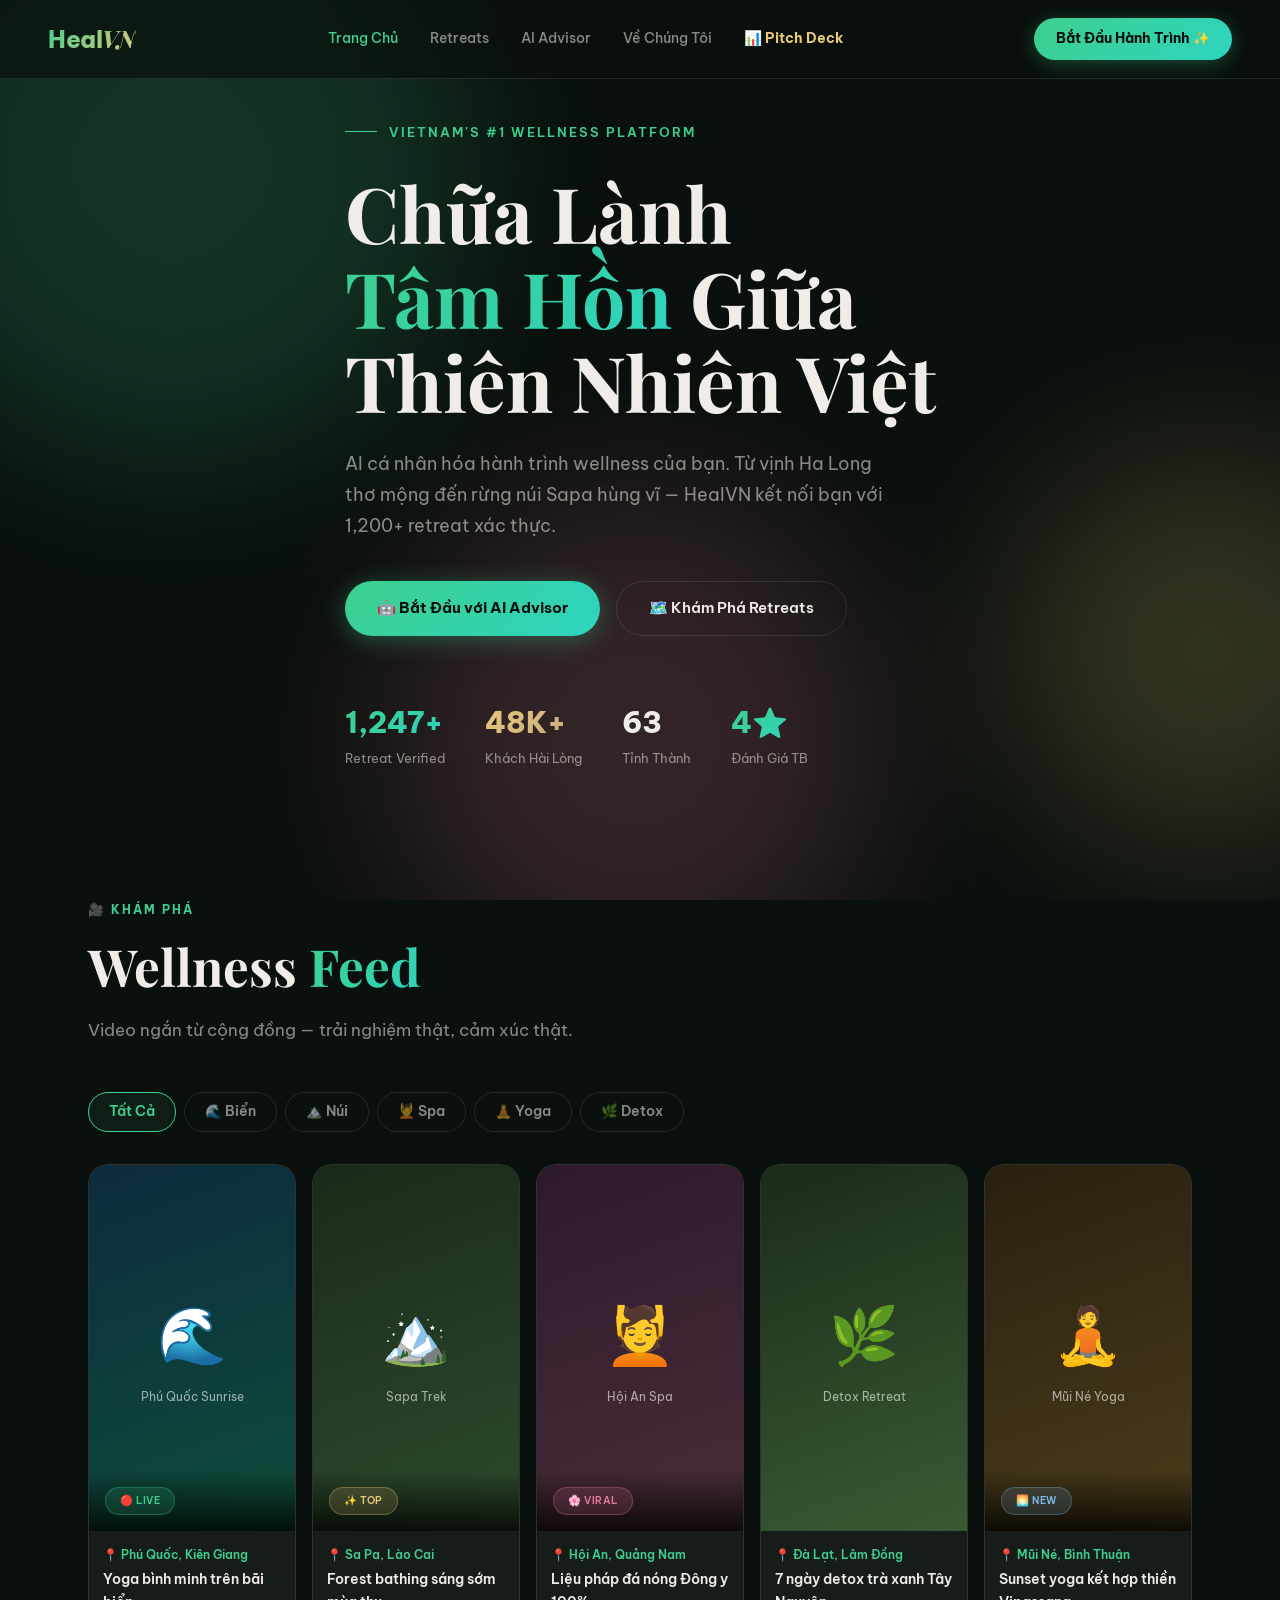
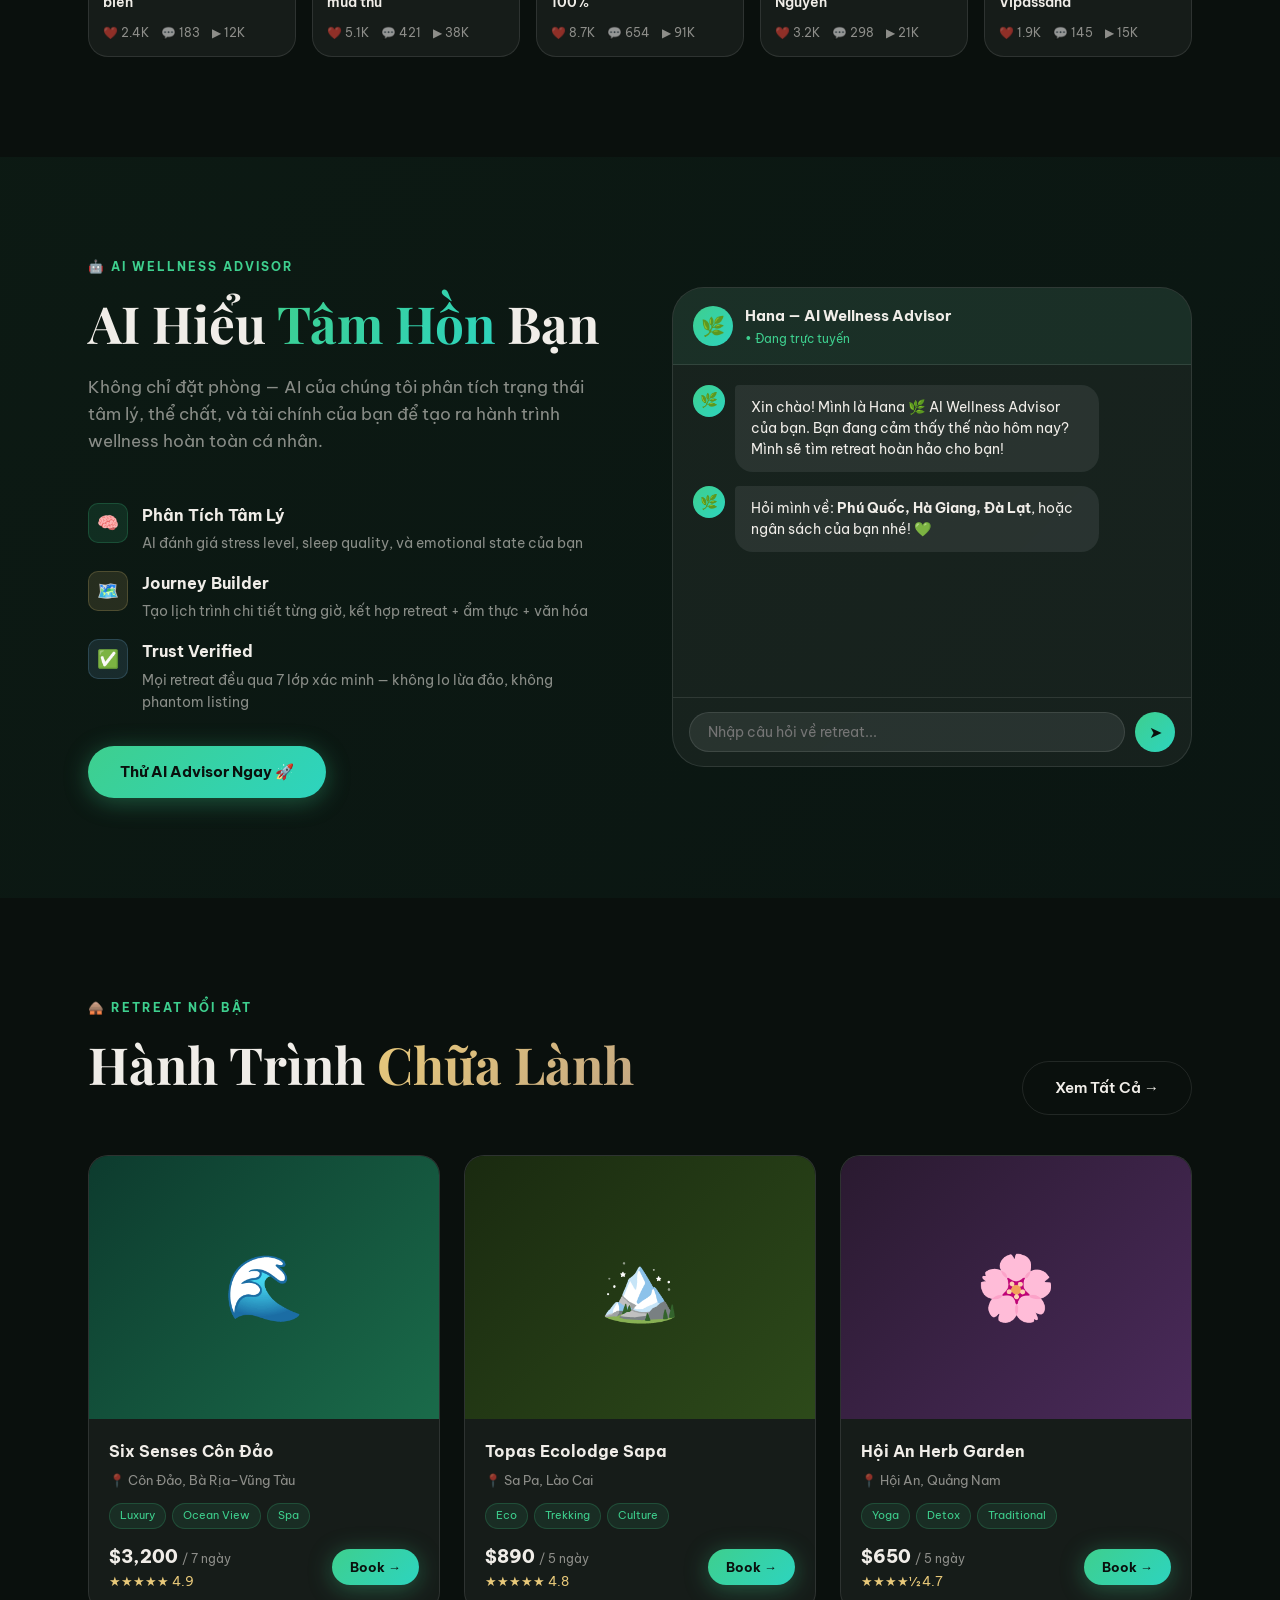
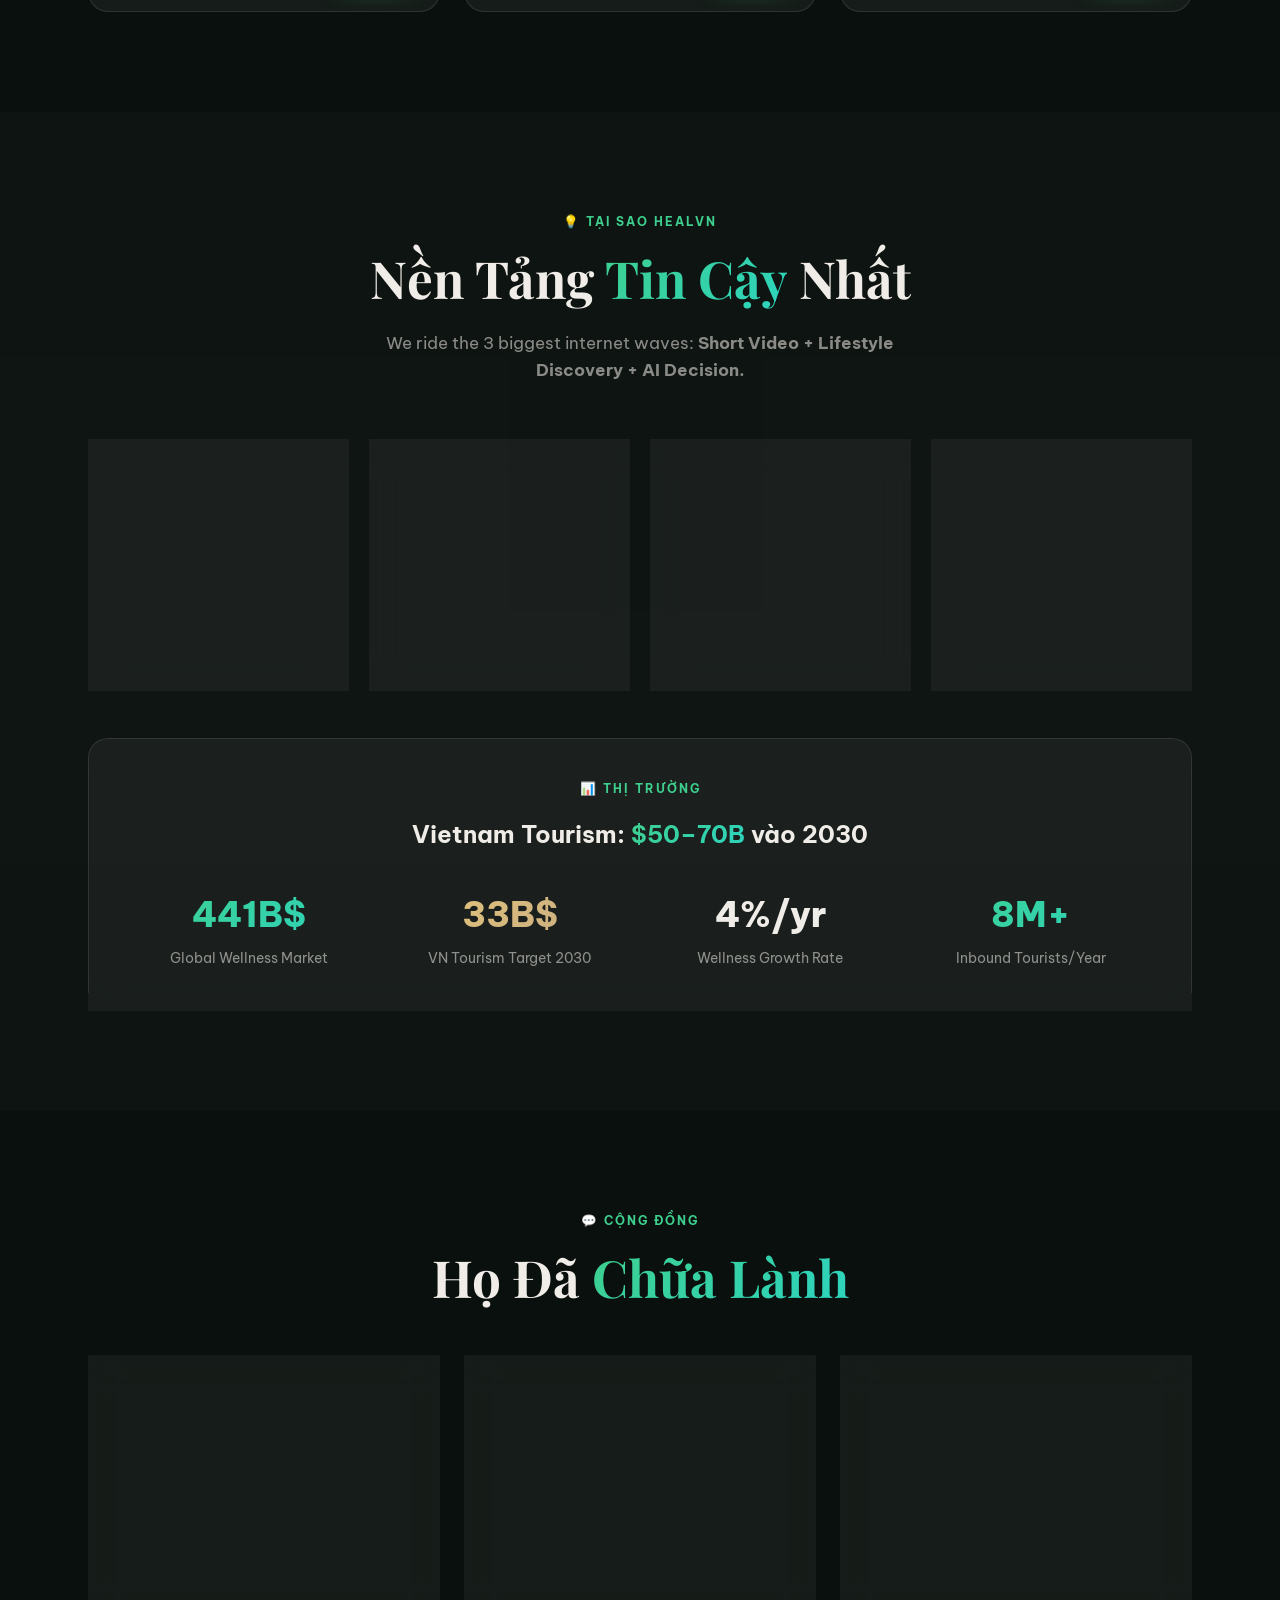
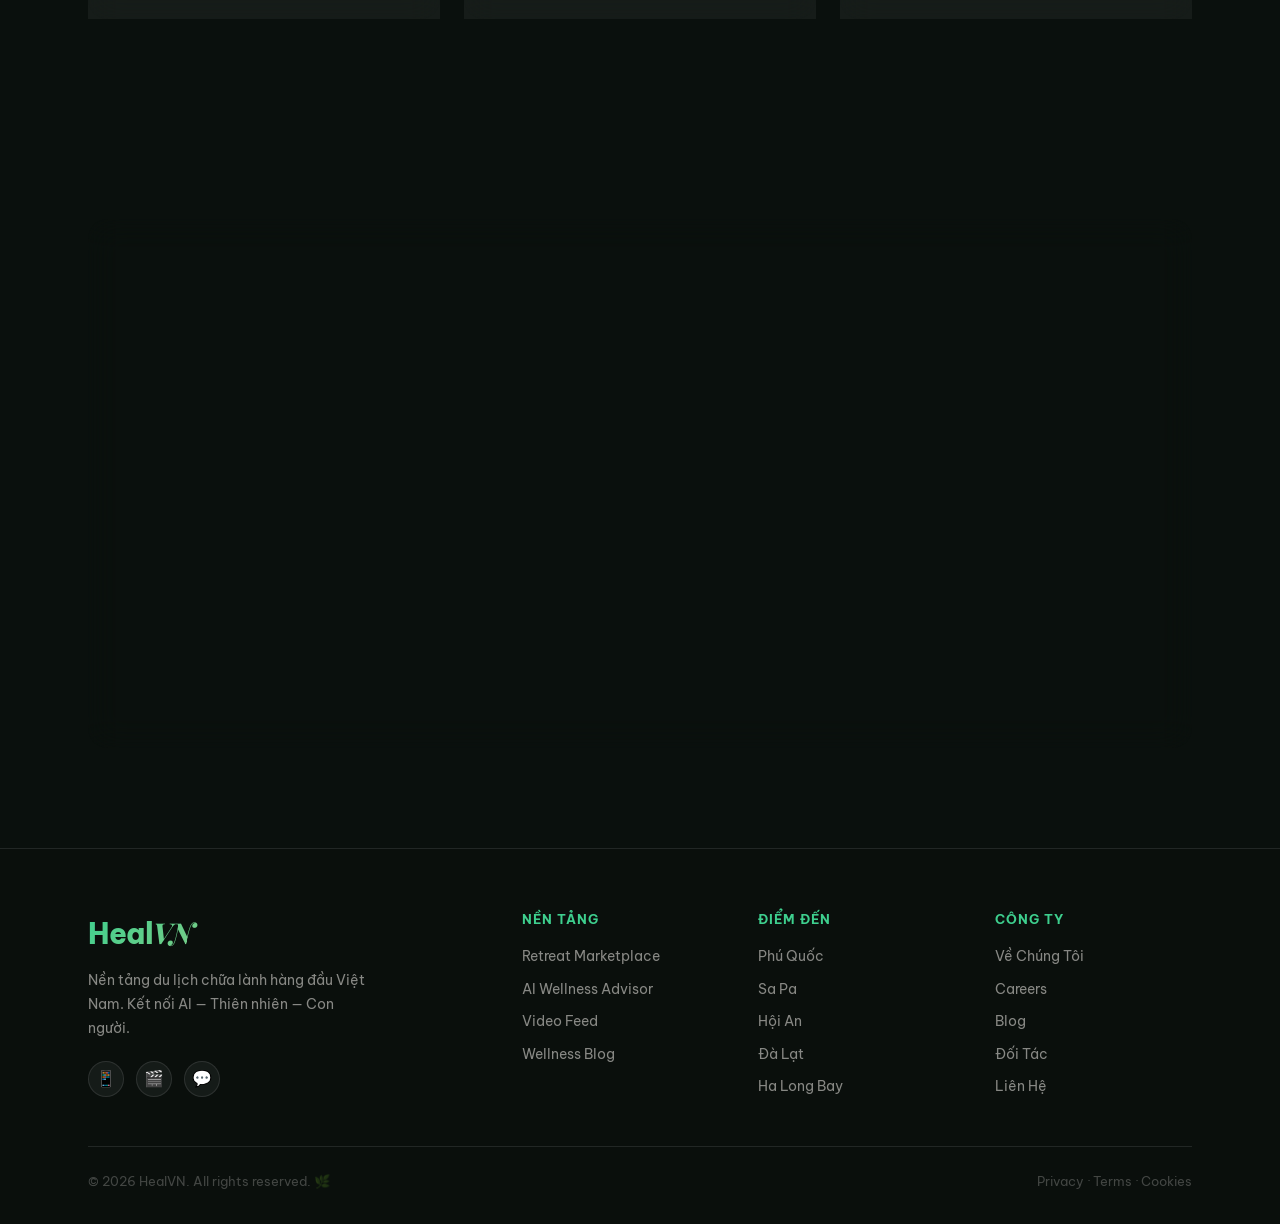
==== index.html @ bb1964b4 "feat: pitch deck + OpenClaw AI integration + nature-first README - Add pages/pitch-deck.html — 10-sl" ====
<!DOCTYPE html>
<html lang="vi">
<head>
  <meta charset="UTF-8" />
  <meta name="viewport" content="width=device-width, initial-scale=1.0" />
  <title>HealVN — Vietnam's Healing Tourism Platform</title>
  <meta name="description" content="Nền tảng du lịch chữa lành hàng đầu Việt Nam. Khám phá retreat thiên nhiên, wellness journey cá nhân hóa bởi AI, và cộng đồng chữa lành xác thực." />
  <link rel="stylesheet" href="css/style.css" />
  <link rel="icon" href="data:image/svg+xml,<svg xmlns='http://www.w3.org/2000/svg' viewBox='0 0 100 100'><text y='.9em' font-size='90'>🌿</text></svg>" />
</head>
<body>

<!-- Background orbs -->
<div class="bg-orbs">
  <span></span><span></span><span></span>
</div>

<!-- NAV -->
<nav id="navbar">
  <a href="index.html" class="nav-logo">Heal<span>VN</span></a>
  <div class="nav-links">
    <a href="index.html">Trang Chủ</a>
    <a href="pages/retreats.html">Retreats</a>
    <a href="pages/ai-advisor.html">AI Advisor</a>
    <a href="pages/about.html">Về Chúng Tôi</a>
    <a href="pages/pitch-deck.html" style="color:var(--clr-gold);font-weight:700;">📊 Pitch Deck</a>
  </div>
  <a href="pages/retreats.html" class="nav-cta">Bắt Đầu Hành Trình ✨</a>
  <button class="hamburger" id="hamburger">☰</button>
</nav>
<div class="mobile-menu" id="mobileMenu">
  <a href="index.html">Trang Chủ</a>
  <a href="pages/retreats.html">Retreats</a>
  <a href="pages/ai-advisor.html">AI Advisor</a>
  <a href="pages/about.html">Về Chúng Tôi</a>
  <a href="pages/pitch-deck.html" style="color: var(--clr-gold); font-weight: 700;">📊 Pitch Deck</a>
  <a href="pages/retreats.html" style="color: var(--clr-jade); font-weight: 700;">Bắt Đầu Ngay →</a>
</div>

<!-- HERO -->
<section class="hero" id="home">
  <div class="container">
    <div class="hero-content fade-up">
      <div class="hero-eyebrow">
        <div class="hero-eyebrow-line"></div>
        <span class="hero-eyebrow-text">Vietnam's #1 Wellness Platform</span>
      </div>
      <h1>
        Chữa Lành<br/>
        <span class="grad-jade">Tâm Hồn</span> Giữa<br/>
        Thiên Nhiên Việt
      </h1>
      <p class="hero-sub">
        AI cá nhân hóa hành trình wellness của bạn. Từ vịnh Ha Long thơ mộng đến rừng núi Sapa hùng vĩ — HealVN kết nối bạn với 1,200+ retreat xác thực.
      </p>
      <div class="hero-actions">
        <a href="pages/ai-advisor.html" class="btn-primary">🤖 Bắt Đầu với AI Advisor</a>
        <a href="pages/retreats.html" class="btn-outline">🗺️ Khám Phá Retreats</a>
      </div>
      <div class="hero-stats">
        <div>
          <div class="hero-stat-num grad-jade" data-counter="1247" data-suffix="+">0+</div>
          <div class="hero-stat-lbl">Retreat Verified</div>
        </div>
        <div>
          <div class="hero-stat-num grad-gold" data-counter="48" data-suffix="K+">0K+</div>
          <div class="hero-stat-lbl">Khách Hài Lòng</div>
        </div>
        <div>
          <div class="hero-stat-num" style="font-size:1.8rem;font-weight:800">63</div>
          <div class="hero-stat-lbl">Tỉnh Thành</div>
        </div>
        <div>
          <div class="hero-stat-num grad-jade" data-counter="4.9" data-suffix="⭐">0</div>
          <div class="hero-stat-lbl">Đánh Giá TB</div>
        </div>
      </div>
    </div>
  </div>
</section>

<!-- VIDEO DISCOVERY FEED -->
<section id="discover" style="padding-top: 0;">
  <div class="container">
    <div class="fade-up">
      <div class="section-label">🎥 Khám Phá</div>
      <h2 class="section-title">Wellness <span class="grad-jade">Feed</span></h2>
      <p class="section-sub">Video ngắn từ cộng đồng — trải nghiệm thật, cảm xúc thật.</p>
      <div class="pill-nav">
        <div class="pill-nav-item active" data-target="all">Tất Cả</div>
        <div class="pill-nav-item" data-target="bien">🌊 Biển</div>
        <div class="pill-nav-item" data-target="nui">🏔️ Núi</div>
        <div class="pill-nav-item" data-target="spa">💆 Spa</div>
        <div class="pill-nav-item" data-target="yoga">🧘 Yoga</div>
        <div class="pill-nav-item" data-target="detox">🌿 Detox</div>
      </div>
    </div>

    <div style="display:grid; grid-template-columns: repeat(5, 1fr); gap:16px;">
      <!-- Feed card 1 -->
      <div class="feed-card fade-up" data-category="bien">
        <div class="feed-thumb">
          <div class="feed-thumb-inner" style="background: linear-gradient(160deg,#0d2b3e,#0d4d3a);">
            <div style="text-align:center">
              <div style="font-size:3.5rem">🌊</div>
              <div style="font-size:0.75rem; color:rgba(255,255,255,0.6); margin-top:8px">Phú Quốc Sunrise</div>
            </div>
          </div>
          <div class="feed-overlay">
            <div class="badge badge-jade" style="font-size:0.65rem">🔴 LIVE</div>
          </div>
        </div>
        <div class="feed-info">
          <div class="feed-loc">📍 Phú Quốc, Kiên Giang</div>
          <div class="feed-title">Yoga bình minh trên bãi biển</div>
          <div class="feed-meta">
            <span>❤️ 2.4K</span>
            <span>💬 183</span>
            <span>▶ 12K</span>
          </div>
        </div>
      </div>

      <!-- Feed card 2 -->
      <div class="feed-card fade-up" data-category="nui" style="transition-delay:0.1s">
        <div class="feed-thumb">
          <div class="feed-thumb-inner" style="background: linear-gradient(160deg,#1a2a1a,#2d4a2d);">
            <div style="text-align:center">
              <div style="font-size:3.5rem">🏔️</div>
              <div style="font-size:0.75rem; color:rgba(255,255,255,0.6); margin-top:8px">Sapa Trek</div>
            </div>
          </div>
          <div class="feed-overlay">
            <span class="badge badge-gold" style="font-size:0.65rem">✨ TOP</span>
          </div>
        </div>
        <div class="feed-info">
          <div class="feed-loc">📍 Sa Pa, Lào Cai</div>
          <div class="feed-title">Forest bathing sáng sớm mùa thu</div>
          <div class="feed-meta">
            <span>❤️ 5.1K</span>
            <span>💬 421</span>
            <span>▶ 38K</span>
          </div>
        </div>
      </div>

      <!-- Feed card 3 -->
      <div class="feed-card fade-up" data-category="spa" style="transition-delay:0.2s">
        <div class="feed-thumb">
          <div class="feed-thumb-inner" style="background: linear-gradient(160deg,#2d1a2a,#4a2d3a);">
            <div style="text-align:center">
              <div style="font-size:3.5rem">💆</div>
              <div style="font-size:0.75rem; color:rgba(255,255,255,0.6); margin-top:8px">Hội An Spa</div>
            </div>
          </div>
          <div class="feed-overlay">
            <span class="badge badge-rose" style="font-size:0.65rem">🌸 VIRAL</span>
          </div>
        </div>
        <div class="feed-info">
          <div class="feed-loc">📍 Hội An, Quảng Nam</div>
          <div class="feed-title">Liệu pháp đá nóng Đông y 100%</div>
          <div class="feed-meta">
            <span>❤️ 8.7K</span>
            <span>💬 654</span>
            <span>▶ 91K</span>
          </div>
        </div>
      </div>

      <!-- Feed card 4 -->
      <div class="feed-card fade-up" data-category="detox" style="transition-delay:0.3s">
        <div class="feed-thumb">
          <div class="feed-thumb-inner" style="background: linear-gradient(160deg,#1a2b1a,#3a5a32);">
            <div style="text-align:center">
              <div style="font-size:3.5rem">🌿</div>
              <div style="font-size:0.75rem; color:rgba(255,255,255,0.6); margin-top:8px">Detox Retreat</div>
            </div>
          </div>
        </div>
        <div class="feed-info">
          <div class="feed-loc">📍 Đà Lạt, Lâm Đồng</div>
          <div class="feed-title">7 ngày detox trà xanh Tây Nguyên</div>
          <div class="feed-meta">
            <span>❤️ 3.2K</span>
            <span>💬 298</span>
            <span>▶ 21K</span>
          </div>
        </div>
      </div>

      <!-- Feed card 5 -->
      <div class="feed-card fade-up" data-category="yoga" style="transition-delay:0.4s">
        <div class="feed-thumb">
          <div class="feed-thumb-inner" style="background: linear-gradient(160deg,#2a2010,#4a3c1a);">
            <div style="text-align:center">
              <div style="font-size:3.5rem">🧘</div>
              <div style="font-size:0.75rem; color:rgba(255,255,255,0.6); margin-top:8px">Mũi Né Yoga</div>
            </div>
          </div>
          <div class="feed-overlay">
            <span class="badge badge-sky" style="font-size:0.65rem">🌅 NEW</span>
          </div>
        </div>
        <div class="feed-info">
          <div class="feed-loc">📍 Mũi Né, Bình Thuận</div>
          <div class="feed-title">Sunset yoga kết hợp thiền Vipassana</div>
          <div class="feed-meta">
            <span>❤️ 1.9K</span>
            <span>💬 145</span>
            <span>▶ 15K</span>
          </div>
        </div>
      </div>
    </div>
  </div>
</section>

<!-- AI ADVISOR TEASER -->
<section id="ai" style="background: linear-gradient(135deg, rgba(62,207,142,0.05), rgba(45,212,191,0.03));">
  <div class="container">
    <div class="grid-2" style="align-items: center; gap: 64px;">
      <div class="fade-up">
        <div class="section-label">🤖 AI Wellness Advisor</div>
        <h2 class="section-title">AI Hiểu <span class="grad-jade">Tâm Hồn</span> Bạn</h2>
        <p class="section-sub">
          Không chỉ đặt phòng — AI của chúng tôi phân tích trạng thái tâm lý, thể chất, và tài chính của bạn để tạo ra hành trình wellness hoàn toàn cá nhân.
        </p>
        <div style="display:flex; flex-direction:column; gap:16px; margin-bottom:32px">
          <div style="display:flex; align-items:flex-start; gap:14px">
            <div style="width:40px;height:40px;border-radius:10px;background:rgba(62,207,142,0.12);border:1px solid rgba(62,207,142,0.2);display:flex;align-items:center;justify-content:center;flex-shrink:0;font-size:1.1rem">🧠</div>
            <div>
              <div style="font-weight:700;margin-bottom:4px">Phân Tích Tâm Lý</div>
              <div style="font-size:0.88rem;color:var(--clr-muted)">AI đánh giá stress level, sleep quality, và emotional state của bạn</div>
            </div>
          </div>
          <div style="display:flex; align-items:flex-start; gap:14px">
            <div style="width:40px;height:40px;border-radius:10px;background:rgba(232,201,122,0.12);border:1px solid rgba(232,201,122,0.2);display:flex;align-items:center;justify-content:center;flex-shrink:0;font-size:1.1rem">🗺️</div>
            <div>
              <div style="font-weight:700;margin-bottom:4px">Journey Builder</div>
              <div style="font-size:0.88rem;color:var(--clr-muted)">Tạo lịch trình chi tiết từng giờ, kết hợp retreat + ẩm thực + văn hóa</div>
            </div>
          </div>
          <div style="display:flex; align-items:flex-start; gap:14px">
            <div style="width:40px;height:40px;border-radius:10px;background:rgba(122,184,232,0.12);border:1px solid rgba(122,184,232,0.2);display:flex;align-items:center;justify-content:center;flex-shrink:0;font-size:1.1rem">✅</div>
            <div>
              <div style="font-weight:700;margin-bottom:4px">Trust Verified</div>
              <div style="font-size:0.88rem;color:var(--clr-muted)">Mọi retreat đều qua 7 lớp xác minh — không lo lừa đảo, không phantom listing</div>
            </div>
          </div>
        </div>
        <a href="pages/ai-advisor.html" class="btn-primary">Thử AI Advisor Ngay 🚀</a>
      </div>

      <!-- Mini chat preview -->
      <div class="fade-up" style="transition-delay:0.2s">
        <div class="ai-chat-wrap">
          <div class="ai-chat-header">
            <div class="ai-avatar">🌿</div>
            <div>
              <div style="font-weight:700;font-size:0.95rem">Hana — AI Wellness Advisor</div>
              <div class="ai-status">• Đang trực tuyến</div>
            </div>
          </div>
          <div class="ai-messages" id="chatMessages">
            <div class="msg bot">
              <div class="ai-avatar" style="width:32px;height:32px;font-size:0.9rem">🌿</div>
              <div class="msg-bubble">Xin chào! Mình là Hana 🌿 AI Wellness Advisor của bạn. Bạn đang cảm thấy thế nào hôm nay? Mình sẽ tìm retreat hoàn hảo cho bạn!</div>
            </div>
            <div class="msg bot">
              <div class="ai-avatar" style="width:32px;height:32px;font-size:0.9rem">🌿</div>
              <div class="msg-bubble">Hỏi mình về: <strong>Phú Quốc, Hà Giang, Đà Lạt</strong>, hoặc ngân sách của bạn nhé! 💚</div>
            </div>
          </div>
          <div class="ai-input-row">
            <input class="ai-input" id="chatInput" placeholder="Nhập câu hỏi về retreat..." />
            <button class="ai-send" id="sendBtn">➤</button>
          </div>
        </div>
      </div>
    </div>
  </div>
</section>

<!-- FEATURED RETREATS -->
<section id="retreats">
  <div class="container">
    <div class="fade-up" style="display:flex; justify-content:space-between; align-items:flex-end; margin-bottom:40px; flex-wrap:wrap; gap:20px">
      <div>
        <div class="section-label">🛖 Retreat Nổi Bật</div>
        <h2 class="section-title">Hành Trình <span class="grad-gold">Chữa Lành</span></h2>
      </div>
      <a href="pages/retreats.html" class="btn-outline">Xem Tất Cả →</a>
    </div>
    <div class="grid-3">
      <div class="retreat-card fade-up">
        <div class="retreat-thumb" style="background: linear-gradient(135deg,#0d3b2e,#1a6b4a)">🌊</div>
        <div class="retreat-body">
          <div class="retreat-name">Six Senses Côn Đảo</div>
          <div class="retreat-loc">📍 Côn Đảo, Bà Rịa–Vũng Tàu</div>
          <div class="retreat-tags">
            <span class="retreat-tag">Luxury</span>
            <span class="retreat-tag">Ocean View</span>
            <span class="retreat-tag">Spa</span>
          </div>
          <div class="retreat-footer">
            <div>
              <div class="retreat-price">$3,200 <span>/ 7 ngày</span></div>
              <div class="retreat-stars">★★★★★ 4.9</div>
            </div>
            <a href="pages/retreats.html" class="btn-primary" style="padding:8px 18px;font-size:0.8rem">Book →</a>
          </div>
        </div>
      </div>

      <div class="retreat-card fade-up" style="transition-delay:0.1s">
        <div class="retreat-thumb" style="background: linear-gradient(135deg,#1a2a10,#2d4a1a)">🏔️</div>
        <div class="retreat-body">
          <div class="retreat-name">Topas Ecolodge Sapa</div>
          <div class="retreat-loc">📍 Sa Pa, Lào Cai</div>
          <div class="retreat-tags">
            <span class="retreat-tag">Eco</span>
            <span class="retreat-tag">Trekking</span>
            <span class="retreat-tag">Culture</span>
          </div>
          <div class="retreat-footer">
            <div>
              <div class="retreat-price">$890 <span>/ 5 ngày</span></div>
              <div class="retreat-stars">★★★★★ 4.8</div>
            </div>
            <a href="pages/retreats.html" class="btn-primary" style="padding:8px 18px;font-size:0.8rem">Book →</a>
          </div>
        </div>
      </div>

      <div class="retreat-card fade-up" style="transition-delay:0.2s">
        <div class="retreat-thumb" style="background: linear-gradient(135deg,#2a1a30,#4a2a5a)">🌸</div>
        <div class="retreat-body">
          <div class="retreat-name">Hội An Herb Garden</div>
          <div class="retreat-loc">📍 Hội An, Quảng Nam</div>
          <div class="retreat-tags">
            <span class="retreat-tag">Yoga</span>
            <span class="retreat-tag">Detox</span>
            <span class="retreat-tag">Traditional</span>
          </div>
          <div class="retreat-footer">
            <div>
              <div class="retreat-price">$650 <span>/ 5 ngày</span></div>
              <div class="retreat-stars">★★★★½ 4.7</div>
            </div>
            <a href="pages/retreats.html" class="btn-primary" style="padding:8px 18px;font-size:0.8rem">Book →</a>
          </div>
        </div>
      </div>
    </div>
  </div>
</section>

<!-- WHY HEALVN -->
<section id="why" style="background: rgba(255,255,255,0.02);">
  <div class="container">
    <div class="fade-up" style="text-align:center; max-width:640px; margin:0 auto 56px">
      <div class="section-label">💡 Tại Sao HealVN</div>
      <h2 class="section-title">Nền Tảng <span class="grad-jade">Tin Cậy</span> Nhất</h2>
      <p class="section-sub" style="margin: 0 auto">We ride the 3 biggest internet waves: <strong>Short Video + Lifestyle Discovery + AI Decision.</strong></p>
    </div>
    <div class="grid-4">
      <div class="glass fade-up" style="padding:28px">
        <div class="feature-icon-wrap">🤖</div>
        <div style="font-weight:700;margin-bottom:8px">AI Cá Nhân Hóa</div>
        <div style="font-size:0.85rem;color:var(--clr-muted)">AI phân tích 50+ điểm dữ liệu để tạo hành trình wellness riêng cho bạn, không phải template chung</div>
      </div>
      <div class="glass fade-up" style="padding:28px;transition-delay:0.1s">
        <div class="feature-icon-wrap" style="background:rgba(232,201,122,0.1);border-color:rgba(232,201,122,0.2)">✅</div>
        <div style="font-weight:700;margin-bottom:8px">7 Lớp Xác Minh</div>
        <div style="font-size:0.85rem;color:var(--clr-muted)">Mỗi retreat qua kiểm tra pháp lý, chất lượng, và review thật — không có listing ảo</div>
      </div>
      <div class="glass fade-up" style="padding:28px;transition-delay:0.2s">
        <div class="feature-icon-wrap" style="background:rgba(122,184,232,0.1);border-color:rgba(122,184,232,0.2)">🎥</div>
        <div style="font-weight:700;margin-bottom:8px">Video Feed</div>
        <div style="font-size:0.85rem;color:var(--clr-muted)">Khám phá retreat qua short video xác thực từ cộng đồng — như TikTok nhưng chỉ cho wellness</div>
      </div>
      <div class="glass fade-up" style="padding:28px;transition-delay:0.3s">
        <div class="feature-icon-wrap" style="background:rgba(232,122,159,0.1);border-color:rgba(232,122,159,0.2)">🌿</div>
        <div style="font-weight:700;margin-bottom:8px">Locally Rooted</div>
        <div style="font-size:0.85rem;color:var(--clr-muted)">Kết nối trực tiếp với healer địa phương, bác sĩ Đông y, và chef ẩm thực bản địa</div>
      </div>
    </div>

    <!-- Market stats -->
    <div style="margin-top:48px" class="fade-up">
      <div class="glass" style="padding:40px">
        <div style="text-align:center;margin-bottom:32px">
          <div class="section-label">📊 Thị Trường</div>
          <h3 style="font-size:1.5rem;font-weight:700">Vietnam Tourism: <span class="grad-jade">$50–70B</span> vào 2030</h3>
        </div>
        <div class="grid-4" style="text-align:center">
          <div>
            <div class="stat-box-num grad-jade" data-counter="919" data-suffix="B$">0</div>
            <div class="stat-box-lbl">Global Wellness Market</div>
          </div>
          <div>
            <div class="stat-box-num grad-gold" data-counter="70" data-suffix="B$">0</div>
            <div class="stat-box-lbl">VN Tourism Target 2030</div>
          </div>
          <div>
            <div class="stat-box-num" data-counter="10" data-suffix="%/yr">0</div>
            <div class="stat-box-lbl">Wellness Growth Rate</div>
          </div>
          <div>
            <div class="stat-box-num grad-jade" data-counter="18" data-suffix="M+">0</div>
            <div class="stat-box-lbl">Inbound Tourists/Year</div>
          </div>
        </div>
      </div>
    </div>
  </div>
</section>

<!-- TESTIMONIALS -->
<section id="reviews">
  <div class="container">
    <div class="fade-up" style="text-align:center;max-width:560px;margin:0 auto 48px">
      <div class="section-label">💬 Cộng Đồng</div>
      <h2 class="section-title">Họ Đã <span class="grad-jade">Chữa Lành</span></h2>
    </div>
    <div class="grid-3">
      <div class="glass testimonial-card fade-up">
        <div style="color:var(--clr-gold);margin-bottom:12px">★★★★★</div>
        <div class="test-quote">"Hana AI đề xuất chính xác những gì mình cần. 7 ngày ở Phú Quốc — mình về như người mới. HealVN thực sự hiểu tôi."</div>
        <div class="test-author">
          <div class="test-avatar">👩</div>
          <div>
            <div class="test-name">Nguyễn Minh Thư</div>
            <div class="test-loc">📍 TP. Hồ Chí Minh</div>
          </div>
        </div>
      </div>
      <div class="glass testimonial-card fade-up" style="transition-delay:0.1s">
        <div style="color:var(--clr-gold);margin-bottom:12px">★★★★★</div>
        <div class="test-quote">"Là người nước ngoài, mình sợ bị lừa. Nhưng HealVN có 7-layer verification — mọi thứ đều đúng như mô tả. Sapa Eco Lodge tuyệt vời!"</div>
        <div class="test-author">
          <div class="test-avatar">👨</div>
          <div>
            <div class="test-name">James Whitfield</div>
            <div class="test-loc">📍 London, UK</div>
          </div>
        </div>
      </div>
      <div class="glass testimonial-card fade-up" style="transition-delay:0.2s">
        <div style="color:var(--clr-gold);margin-bottom:12px">★★★★★</div>
        <div class="test-quote">"Short video feed của HealVN như TikTok nhưng cho wellness — tôi đã booking retreat Hội An chỉ sau 5 phút lướt feed. Không thể tin được!"</div>
        <div class="test-author">
          <div class="test-avatar">👩</div>
          <div>
            <div class="test-name">Sarah Kim</div>
            <div class="test-loc">📍 Seoul, Korea</div>
          </div>
        </div>
      </div>
    </div>
  </div>
</section>

<!-- CTA -->
<section id="cta">
  <div class="container">
    <div class="glass fade-up" style="padding:80px 60px; text-align:center; background: linear-gradient(135deg, rgba(62,207,142,0.08), rgba(45,212,191,0.04)); border-color: rgba(62,207,142,0.2);">
      <div class="section-label" style="justify-content:center">🚀 Bắt Đầu Ngay</div>
      <h2 class="section-title" style="max-width:600px;margin:0 auto 20px">Hành Trình Chữa Lành Của Bạn Bắt Đầu <span class="grad-jade">Hôm Nay</span></h2>
      <p style="color:var(--clr-muted);margin-bottom:40px;font-size:1.05rem">AI Advisor miễn phí · Không cần thẻ tín dụng · Hủy bất kỳ lúc nào</p>
      <div style="display:flex;gap:16px;justify-content:center;flex-wrap:wrap">
        <a href="pages/ai-advisor.html" class="btn-primary" style="font-size:1rem;padding:16px 40px">🤖 Nói Chuyện với Hana AI</a>
        <a href="pages/retreats.html" class="btn-outline" style="font-size:1rem;padding:16px 40px">🗺️ Duyệt Retreats</a>
      </div>
    </div>
  </div>
</section>

<!-- FOOTER -->
<footer>
  <div class="container">
    <div class="footer-top">
      <div>
        <div class="nav-logo" style="font-size:1.8rem">Heal<span style="font-style:italic">VN</span></div>
        <p class="footer-brand-desc">Nền tảng du lịch chữa lành hàng đầu Việt Nam. Kết nối AI — Thiên nhiên — Con người.</p>
        <div style="margin-top:20px; display:flex; gap:12px;">
          <span style="width:36px;height:36px;border-radius:50%;background:var(--clr-surface);border:1px solid var(--clr-border);display:flex;align-items:center;justify-content:center;font-size:1rem;cursor:pointer">📱</span>
          <span style="width:36px;height:36px;border-radius:50%;background:var(--clr-surface);border:1px solid var(--clr-border);display:flex;align-items:center;justify-content:center;font-size:1rem;cursor:pointer">🎬</span>
          <span style="width:36px;height:36px;border-radius:50%;background:var(--clr-surface);border:1px solid var(--clr-border);display:flex;align-items:center;justify-content:center;font-size:1rem;cursor:pointer">💬</span>
        </div>
      </div>
      <div>
        <div class="footer-col-title">Nền Tảng</div>
        <div class="footer-links">
          <a href="pages/retreats.html">Retreat Marketplace</a>
          <a href="pages/ai-advisor.html">AI Wellness Advisor</a>
          <a href="#">Video Feed</a>
          <a href="#">Wellness Blog</a>
        </div>
      </div>
      <div>
        <div class="footer-col-title">Điểm Đến</div>
        <div class="footer-links">
          <a href="#">Phú Quốc</a>
          <a href="#">Sa Pa</a>
          <a href="#">Hội An</a>
          <a href="#">Đà Lạt</a>
          <a href="#">Ha Long Bay</a>
        </div>
      </div>
      <div>
        <div class="footer-col-title">Công Ty</div>
        <div class="footer-links">
          <a href="pages/about.html">Về Chúng Tôi</a>
          <a href="#">Careers</a>
          <a href="#">Blog</a>
          <a href="#">Đối Tác</a>
          <a href="#">Liên Hệ</a>
        </div>
      </div>
    </div>
    <div class="footer-bottom">
      <div>© 2026 HealVN. All rights reserved. 🌿</div>
      <div>Privacy · Terms · Cookies</div>
    </div>
  </div>
</footer>

<script src="js/main.js"></script>
</body>
</html>
---- css/style.css ----
/* ============================================================
   HealVN — Design System
   Dark Glassmorphism + Organic Wellness Palette
   ============================================================ */

@import url('https://fonts.googleapis.com/css2?family=Be+Vietnam+Pro:wght@300;400;500;600;700;800&family=Playfair+Display:ital,wght@0,400;0,700;1,400&display=swap');

/* ---------- Tokens ---------- */
:root {
  --clr-bg:        #0a100d;
  --clr-bg2:       #0f1a14;
  --clr-surface:   rgba(255,255,255,0.05);
  --clr-surface2:  rgba(255,255,255,0.08);
  --clr-border:    rgba(255,255,255,0.10);

  --clr-jade:      #3ecf8e;
  --clr-jade-dim:  #2a9e6a;
  --clr-gold:      #e8c97a;
  --clr-rose:      #e87a9f;
  --clr-sky:       #7ab8e8;
  --clr-earth:     #c4a882;

  --clr-text:      #f0ede8;
  --clr-muted:     rgba(240,237,232,0.55);
  --clr-faint:     rgba(240,237,232,0.25);

  --radius-sm: 12px;
  --radius-md: 20px;
  --radius-lg: 32px;
  --radius-xl: 48px;

  --glass: backdrop-filter: blur(16px);
  --shadow-glow: 0 0 40px rgba(62,207,142,0.15);
  --shadow-card: 0 8px 32px rgba(0,0,0,0.4);
  --transition: all 0.3s cubic-bezier(0.4, 0, 0.2, 1);
}

/* ---------- Reset ---------- */
*, *::before, *::after { box-sizing: border-box; margin: 0; padding: 0; }
html { scroll-behavior: smooth; font-size: 16px; }
body {
  font-family: 'Be Vietnam Pro', sans-serif;
  background-color: var(--clr-bg);
  color: var(--clr-text);
  line-height: 1.6;
  overflow-x: hidden;
}
a { text-decoration: none; color: inherit; }
img { max-width: 100%; display: block; }
button { cursor: pointer; border: none; outline: none; font-family: inherit; }

/* ---------- Scrollbar ---------- */
::-webkit-scrollbar { width: 6px; }
::-webkit-scrollbar-track { background: var(--clr-bg); }
::-webkit-scrollbar-thumb { background: var(--clr-jade-dim); border-radius: 3px; }

/* ---------- Background organisms ---------- */
.bg-orbs {
  position: fixed; inset: 0; z-index: 0; pointer-events: none; overflow: hidden;
}
.bg-orbs span {
  position: absolute; border-radius: 50%;
  filter: blur(80px); opacity: 0.18;
  animation: float 12s ease-in-out infinite;
}
.bg-orbs span:nth-child(1) { width: 600px; height: 600px; background: var(--clr-jade); top: -15%; left: -10%; animation-delay: 0s; }
.bg-orbs span:nth-child(2) { width: 400px; height: 400px; background: var(--clr-gold); top: 50%; right: -10%; animation-delay: -4s; }
.bg-orbs span:nth-child(3) { width: 500px; height: 500px; background: var(--clr-rose); bottom: -10%; left: 30%; animation-delay: -8s; }

@keyframes float {
  0%, 100% { transform: translateY(0px) scale(1); }
  50% { transform: translateY(-30px) scale(1.05); }
}

/* ---------- Nav ---------- */
nav {
  position: fixed; top: 0; left: 0; right: 0; z-index: 100;
  display: flex; align-items: center; justify-content: space-between;
  padding: 18px 48px;
  background: rgba(10,16,13,0.7);
  backdrop-filter: blur(20px);
  border-bottom: 1px solid var(--clr-border);
  transition: var(--transition);
}
.nav-logo {
  font-size: 1.5rem; font-weight: 800; letter-spacing: -0.5px;
  background: linear-gradient(135deg, var(--clr-jade), var(--clr-gold));
  -webkit-background-clip: text; -webkit-text-fill-color: transparent;
}
.nav-logo span { font-style: italic; font-family: 'Playfair Display', serif; }
.nav-links { display: flex; gap: 32px; align-items: center; }
.nav-links a {
  font-size: 0.9rem; font-weight: 500; color: var(--clr-muted);
  transition: var(--transition);
}
.nav-links a:hover { color: var(--clr-jade); }
.nav-cta {
  background: linear-gradient(135deg, var(--clr-jade), #2dd4bf);
  color: #0a100d; font-weight: 700; font-size: 0.85rem;
  padding: 10px 22px; border-radius: 50px;
  transition: var(--transition);
  box-shadow: 0 4px 20px rgba(62,207,142,0.3);
}
.nav-cta:hover { transform: translateY(-2px); box-shadow: 0 8px 30px rgba(62,207,142,0.4); }

/* ---------- Glass Card ---------- */
.glass {
  background: var(--clr-surface);
  border: 1px solid var(--clr-border);
  backdrop-filter: blur(16px);
  -webkit-backdrop-filter: blur(16px);
  border-radius: var(--radius-md);
}
.glass:hover {
  background: var(--clr-surface2);
  border-color: rgba(62,207,142,0.2);
  transform: translateY(-4px);
  box-shadow: var(--shadow-glow);
}
.glass { transition: var(--transition); }

/* ---------- Buttons ---------- */
.btn-primary {
  display: inline-flex; align-items: center; gap: 8px;
  background: linear-gradient(135deg, var(--clr-jade), #2dd4bf);
  color: #0a100d; font-weight: 700; font-size: 0.95rem;
  padding: 14px 32px; border-radius: 50px;
  transition: var(--transition);
  box-shadow: 0 4px 24px rgba(62,207,142,0.35);
}
.btn-primary:hover { transform: translateY(-3px); box-shadow: 0 8px 36px rgba(62,207,142,0.5); }

.btn-outline {
  display: inline-flex; align-items: center; gap: 8px;
  background: transparent;
  border: 1.5px solid var(--clr-border);
  color: var(--clr-text); font-weight: 600; font-size: 0.95rem;
  padding: 14px 32px; border-radius: 50px;
  transition: var(--transition);
}
.btn-outline:hover { border-color: var(--clr-jade); color: var(--clr-jade); background: rgba(62,207,142,0.05); }

/* ---------- Badge / Tag ---------- */
.badge {
  display: inline-flex; align-items: center; gap: 6px;
  font-size: 0.78rem; font-weight: 600; letter-spacing: 0.5px; text-transform: uppercase;
  padding: 5px 14px; border-radius: 50px;
}
.badge-jade { background: rgba(62,207,142,0.15); color: var(--clr-jade); border: 1px solid rgba(62,207,142,0.3); }
.badge-gold { background: rgba(232,201,122,0.15); color: var(--clr-gold); border: 1px solid rgba(232,201,122,0.3); }
.badge-rose { background: rgba(232,122,159,0.15); color: var(--clr-rose); border: 1px solid rgba(232,122,159,0.3); }
.badge-sky  { background: rgba(122,184,232,0.15); color: var(--clr-sky);  border: 1px solid rgba(122,184,232,0.3); }

/* ---------- Section ---------- */
section { position: relative; z-index: 1; padding: 100px 0; }
.container { max-width: 1200px; margin: 0 auto; padding: 0 48px; }
.section-label {
  font-size: 0.78rem; font-weight: 700; letter-spacing: 2px; text-transform: uppercase;
  color: var(--clr-jade); margin-bottom: 16px;
}
.section-title {
  font-family: 'Playfair Display', serif;
  font-size: clamp(2rem, 4vw, 3.2rem);
  font-weight: 700; line-height: 1.2;
  margin-bottom: 20px;
}
.section-sub {
  font-size: 1.05rem; color: var(--clr-muted);
  max-width: 560px; margin-bottom: 48px;
}

/* ---------- Gradient text ---------- */
.grad-jade { background: linear-gradient(135deg, var(--clr-jade), #2dd4bf); -webkit-background-clip: text; -webkit-text-fill-color: transparent; }
.grad-gold { background: linear-gradient(135deg, var(--clr-gold), var(--clr-earth)); -webkit-background-clip: text; -webkit-text-fill-color: transparent; }

/* ---------- Grid helpers ---------- */
.grid-2 { display: grid; grid-template-columns: 1fr 1fr; gap: 24px; }
.grid-3 { display: grid; grid-template-columns: repeat(3, 1fr); gap: 24px; }
.grid-4 { display: grid; grid-template-columns: repeat(4, 1fr); gap: 20px; }

/* ---------- Hero ---------- */
.hero {
  min-height: 100vh;
  display: flex; align-items: center;
  padding-top: 90px;
  position: relative; z-index: 1;
}
.hero-content { max-width: 680px; }
.hero-eyebrow {
  display: flex; align-items: center; gap: 12px; margin-bottom: 28px;
}
.hero-eyebrow-line { width: 32px; height: 1px; background: var(--clr-jade); }
.hero-eyebrow-text { font-size: 0.8rem; font-weight: 600; letter-spacing: 2px; text-transform: uppercase; color: var(--clr-jade); }

.hero h1 {
  font-family: 'Playfair Display', serif;
  font-size: clamp(2.8rem, 6vw, 5rem);
  font-weight: 700; line-height: 1.1;
  margin-bottom: 24px;
}
.hero-sub { font-size: 1.15rem; color: var(--clr-muted); margin-bottom: 40px; line-height: 1.7; max-width: 540px; }
.hero-actions { display: flex; gap: 16px; flex-wrap: wrap; margin-bottom: 64px; }
.hero-stats { display: flex; gap: 40px; }
.hero-stat-num { font-size: 1.8rem; font-weight: 800; }
.hero-stat-lbl { font-size: 0.8rem; color: var(--clr-muted); margin-top: 2px; }

/* ---------- Video Feed ---------- */
.feed-card {
  border-radius: var(--radius-md);
  overflow: hidden; cursor: pointer;
  background: var(--clr-surface);
  border: 1px solid var(--clr-border);
  transition: var(--transition);
}
.feed-card:hover { transform: translateY(-6px); box-shadow: 0 20px 50px rgba(0,0,0,0.5); }
.feed-thumb {
  width: 100%; aspect-ratio: 9/16;
  position: relative; overflow: hidden;
  background: linear-gradient(135deg, #1a2b20, #0d1f16);
}
.feed-thumb-inner { width: 100%; height: 100%; display: flex; align-items: center; justify-content: center; }
.feed-play-btn {
  width: 52px; height: 52px; border-radius: 50%;
  background: rgba(255,255,255,0.15);
  backdrop-filter: blur(8px);
  display: flex; align-items: center; justify-content: center;
  font-size: 1.4rem;
}
.feed-overlay {
  position: absolute; bottom: 0; left: 0; right: 0; padding: 16px;
  background: linear-gradient(to top, rgba(0,0,0,0.8), transparent);
}
.feed-info { padding: 14px; }
.feed-loc { font-size: 0.75rem; color: var(--clr-jade); font-weight: 600; margin-bottom: 4px; }
.feed-title { font-size: 0.9rem; font-weight: 600; }
.feed-meta { display: flex; gap: 12px; margin-top: 8px; font-size: 0.75rem; color: var(--clr-muted); }

/* ---------- Retreat Card ---------- */
.retreat-card {
  border-radius: var(--radius-md);
  overflow: hidden;
  background: var(--clr-surface);
  border: 1px solid var(--clr-border);
  transition: var(--transition);
  cursor: pointer;
}
.retreat-card:hover { transform: translateY(-6px); box-shadow: var(--shadow-glow); border-color: rgba(62,207,142,0.25); }
.retreat-thumb {
  aspect-ratio: 4/3; position: relative;
  display: flex; align-items: center; justify-content: center;
  font-size: 4rem;
}
.retreat-body { padding: 20px; }
.retreat-name { font-size: 1rem; font-weight: 700; margin-bottom: 6px; }
.retreat-loc { font-size: 0.8rem; color: var(--clr-muted); margin-bottom: 12px; }
.retreat-tags { display: flex; gap: 6px; flex-wrap: wrap; margin-bottom: 14px; }
.retreat-tag { font-size: 0.7rem; padding: 3px 10px; border-radius: 50px; background: rgba(62,207,142,0.1); color: var(--clr-jade); border: 1px solid rgba(62,207,142,0.2); }
.retreat-footer { display: flex; align-items: center; justify-content: space-between; }
.retreat-price { font-size: 1.1rem; font-weight: 800; }
.retreat-price span { font-size: 0.75rem; font-weight: 400; color: var(--clr-muted); }
.retreat-stars { color: var(--clr-gold); font-size: 0.8rem; }

/* ---------- AI Chat ---------- */
.ai-chat-wrap {
  background: var(--clr-surface);
  border: 1px solid var(--clr-border);
  border-radius: var(--radius-lg);
  overflow: hidden;
  height: 480px;
  display: flex; flex-direction: column;
}
.ai-chat-header {
  padding: 16px 20px;
  background: rgba(62,207,142,0.08);
  border-bottom: 1px solid var(--clr-border);
  display: flex; align-items: center; gap: 12px;
}
.ai-avatar {
  width: 40px; height: 40px; border-radius: 50%;
  background: linear-gradient(135deg, var(--clr-jade), #2dd4bf);
  display: flex; align-items: center; justify-content: center;
  font-size: 1.2rem; flex-shrink: 0;
}
.ai-status { font-size: 0.75rem; color: var(--clr-jade); }
.ai-messages { flex: 1; overflow-y: auto; padding: 20px; display: flex; flex-direction: column; gap: 14px; }
.msg { display: flex; gap: 10px; max-width: 85%; }
.msg.user { align-self: flex-end; flex-direction: row-reverse; }
.msg-bubble {
  padding: 12px 16px; border-radius: 18px;
  font-size: 0.88rem; line-height: 1.5;
}
.msg.bot .msg-bubble { background: var(--clr-surface2); border-radius: 4px 18px 18px 18px; }
.msg.user .msg-bubble { background: linear-gradient(135deg, var(--clr-jade), #2dd4bf); color: #0a100d; font-weight: 500; border-radius: 18px 4px 18px 18px; }
.ai-input-row {
  padding: 14px 16px;
  border-top: 1px solid var(--clr-border);
  display: flex; gap: 10px;
}
.ai-input {
  flex: 1; background: var(--clr-surface2); border: 1px solid var(--clr-border);
  border-radius: 50px; padding: 10px 18px;
  color: var(--clr-text); font-size: 0.88rem; font-family: inherit;
}
.ai-input:focus { outline: none; border-color: var(--clr-jade); }
.ai-send {
  width: 40px; height: 40px; border-radius: 50%;
  background: linear-gradient(135deg, var(--clr-jade), #2dd4bf);
  color: #0a100d; font-size: 1rem;
  display: flex; align-items: center; justify-content: center;
  flex-shrink: 0; transition: var(--transition);
}
.ai-send:hover { transform: scale(1.1); }

/* ---------- Typing indicator ---------- */
.typing-indicator { display: flex; gap: 4px; align-items: center; padding: 4px 0; }
.typing-indicator span { width: 7px; height: 7px; border-radius: 50%; background: var(--clr-jade); animation: typing 1.2s ease-in-out infinite; }
.typing-indicator span:nth-child(2) { animation-delay: 0.2s; }
.typing-indicator span:nth-child(3) { animation-delay: 0.4s; }
@keyframes typing { 0%, 100% { opacity: 0.3; transform: translateY(0); } 50% { opacity: 1; transform: translateY(-4px); } }

/* ---------- Pill nav ---------- */
.pill-nav { display: flex; gap: 8px; flex-wrap: wrap; margin-bottom: 32px; }
.pill-nav-item {
  padding: 8px 20px; border-radius: 50px; font-size: 0.85rem; font-weight: 600;
  border: 1.5px solid var(--clr-border); color: var(--clr-muted);
  cursor: pointer; transition: var(--transition);
}
.pill-nav-item:hover, .pill-nav-item.active {
  border-color: var(--clr-jade); color: var(--clr-jade);
  background: rgba(62,207,142,0.08);
}

/* ---------- Feature row ---------- */
.feature-icon-wrap {
  width: 56px; height: 56px; border-radius: var(--radius-sm);
  background: rgba(62,207,142,0.1);
  border: 1px solid rgba(62,207,142,0.2);
  display: flex; align-items: center; justify-content: center;
  font-size: 1.5rem; margin-bottom: 16px;
}

/* ---------- Testimonial ---------- */
.testimonial-card { padding: 28px; border-radius: var(--radius-md); }
.test-quote { font-size: 0.95rem; line-height: 1.7; color: var(--clr-muted); margin-bottom: 20px; font-style: italic; }
.test-author { display: flex; align-items: center; gap: 12px; }
.test-avatar { width: 44px; height: 44px; border-radius: 50%; display: flex; align-items: center; justify-content: center; font-size: 1.3rem; background: var(--clr-surface2); }
.test-name { font-weight: 700; font-size: 0.9rem; }
.test-loc { font-size: 0.78rem; color: var(--clr-muted); }

/* ---------- Footer ---------- */
footer {
  position: relative; z-index: 1;
  border-top: 1px solid var(--clr-border);
  padding: 60px 0 32px;
  background: rgba(10, 16, 13, 0.8);
}
.footer-top { display: grid; grid-template-columns: 2fr 1fr 1fr 1fr; gap: 40px; margin-bottom: 48px; }
.footer-brand-desc { font-size: 0.88rem; color: var(--clr-muted); margin-top: 12px; line-height: 1.7; max-width: 280px; }
.footer-col-title { font-size: 0.8rem; font-weight: 700; text-transform: uppercase; letter-spacing: 1px; color: var(--clr-jade); margin-bottom: 16px; }
.footer-links { display: flex; flex-direction: column; gap: 10px; }
.footer-links a { font-size: 0.88rem; color: var(--clr-muted); transition: var(--transition); }
.footer-links a:hover { color: var(--clr-jade); }
.footer-bottom { display: flex; justify-content: space-between; align-items: center; padding-top: 24px; border-top: 1px solid var(--clr-border); font-size: 0.82rem; color: var(--clr-faint); }

/* ---------- Page Hero (inner pages) ---------- */
.page-hero {
  padding: 140px 0 60px;
  background: linear-gradient(180deg, rgba(62,207,142,0.05) 0%, transparent 100%);
}

/* ---------- Filter bar ---------- */
.filter-bar {
  display: flex; gap: 20px; align-items: center;
  padding: 16px 24px;
  background: var(--clr-surface);
  border: 1px solid var(--clr-border);
  border-radius: var(--radius-md);
  margin-bottom: 32px;
  flex-wrap: wrap;
}
.filter-select {
  background: var(--clr-surface2); border: 1px solid var(--clr-border);
  color: var(--clr-text); font-family: inherit; font-size: 0.85rem;
  padding: 8px 14px; border-radius: 8px; cursor: pointer;
}
.filter-select:focus { outline: none; border-color: var(--clr-jade); }
.filter-search {
  flex: 1; min-width: 200px;
  background: var(--clr-surface2); border: 1px solid var(--clr-border);
  color: var(--clr-text); font-family: inherit; font-size: 0.88rem;
  padding: 8px 16px; border-radius: 8px;
}
.filter-search:focus { outline: none; border-color: var(--clr-jade); }

/* ---------- Stat box ---------- */
.stat-box { padding: 28px; text-align: center; }
.stat-box-num { font-size: 2.2rem; font-weight: 800; margin-bottom: 6px; }
.stat-box-lbl { font-size: 0.85rem; color: var(--clr-muted); }

/* ---------- Progress bar ---------- */
.progress-wrap { margin-bottom: 16px; }
.progress-label { font-size: 0.82rem; color: var(--clr-muted); margin-bottom: 6px; display: flex; justify-content: space-between; }
.progress-bar { height: 6px; background: var(--clr-surface2); border-radius: 3px; overflow: hidden; }
.progress-fill { height: 100%; border-radius: 3px; background: linear-gradient(90deg, var(--clr-jade), #2dd4bf); transition: width 1.2s cubic-bezier(0.4,0,0.2,1); }

/* ---------- Mobile Nav ---------- */
.hamburger { display: none; background: none; color: var(--clr-text); font-size: 1.4rem; }
.mobile-menu {
  display: none; flex-direction: column; gap: 12px;
  position: fixed; top: 70px; left: 0; right: 0;
  background: rgba(10,16,13,0.97);
  backdrop-filter: blur(20px);
  padding: 24px 24px;
  border-bottom: 1px solid var(--clr-border);
  z-index: 99;
}
.mobile-menu a { font-size: 1rem; color: var(--clr-muted); font-weight: 500; }
.mobile-menu.open { display: flex; }

/* ---------- Responsive ---------- */
@media (max-width: 1024px) {
  nav { padding: 18px 24px; }
  .container { padding: 0 24px; }
  .nav-links { gap: 20px; }
  .footer-top { grid-template-columns: 1fr 1fr; }
}
@media (max-width: 768px) {
  .nav-links, .nav-cta { display: none; }
  .hamburger { display: block; }
  .grid-2, .grid-3, .grid-4 { grid-template-columns: 1fr; }
  section { padding: 64px 0; }
  .hero h1 { font-size: 2.4rem; }
  .footer-top { grid-template-columns: 1fr; }
  .footer-bottom { flex-direction: column; gap: 8px; text-align: center; }
  .hero-stats { gap: 20px; flex-wrap: wrap; }
}

/* ---------- Animations ---------- */
.fade-up {
  opacity: 0; transform: translateY(24px);
  transition: opacity 0.6s ease, transform 0.6s ease;
}
.fade-up.visible { opacity: 1; transform: translateY(0); }

.scale-in {
  opacity: 0; transform: scale(0.95);
  transition: opacity 0.5s ease, transform 0.5s ease;
}
.scale-in.visible { opacity: 1; transform: scale(1); }
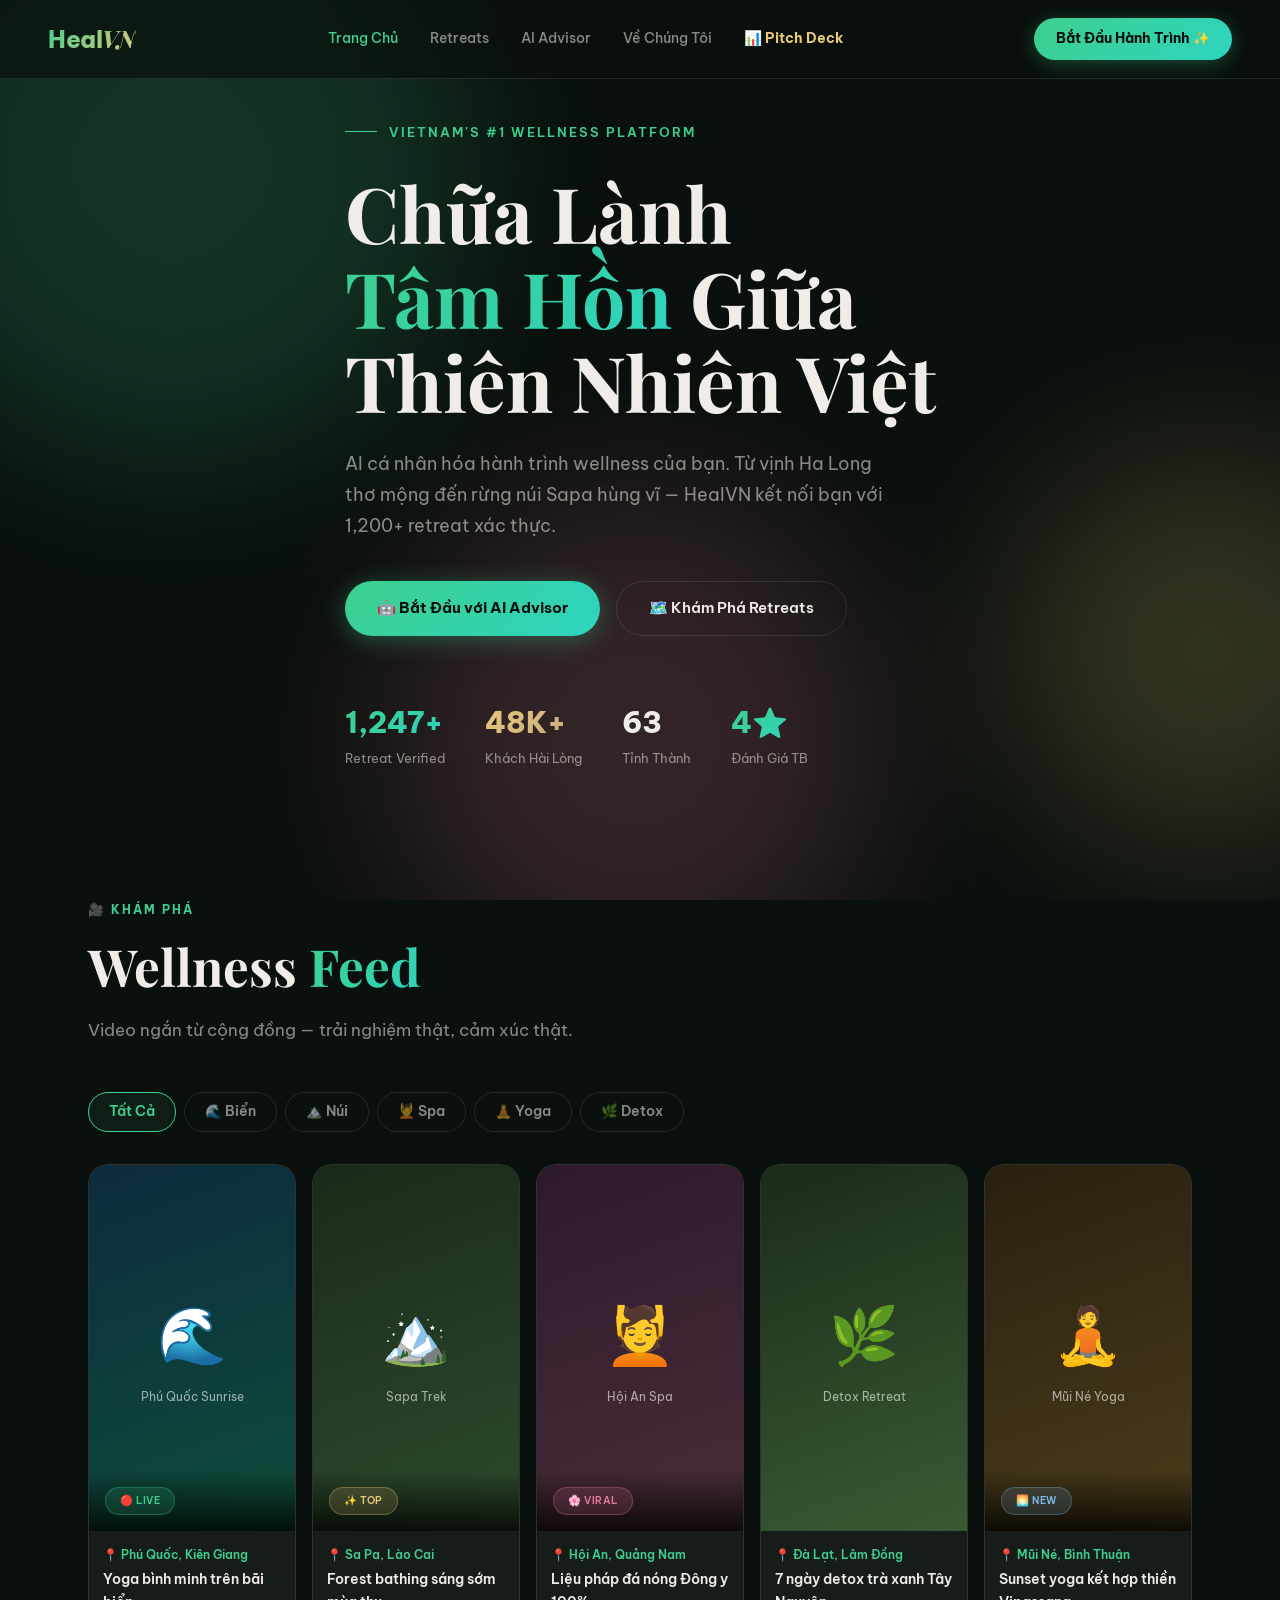
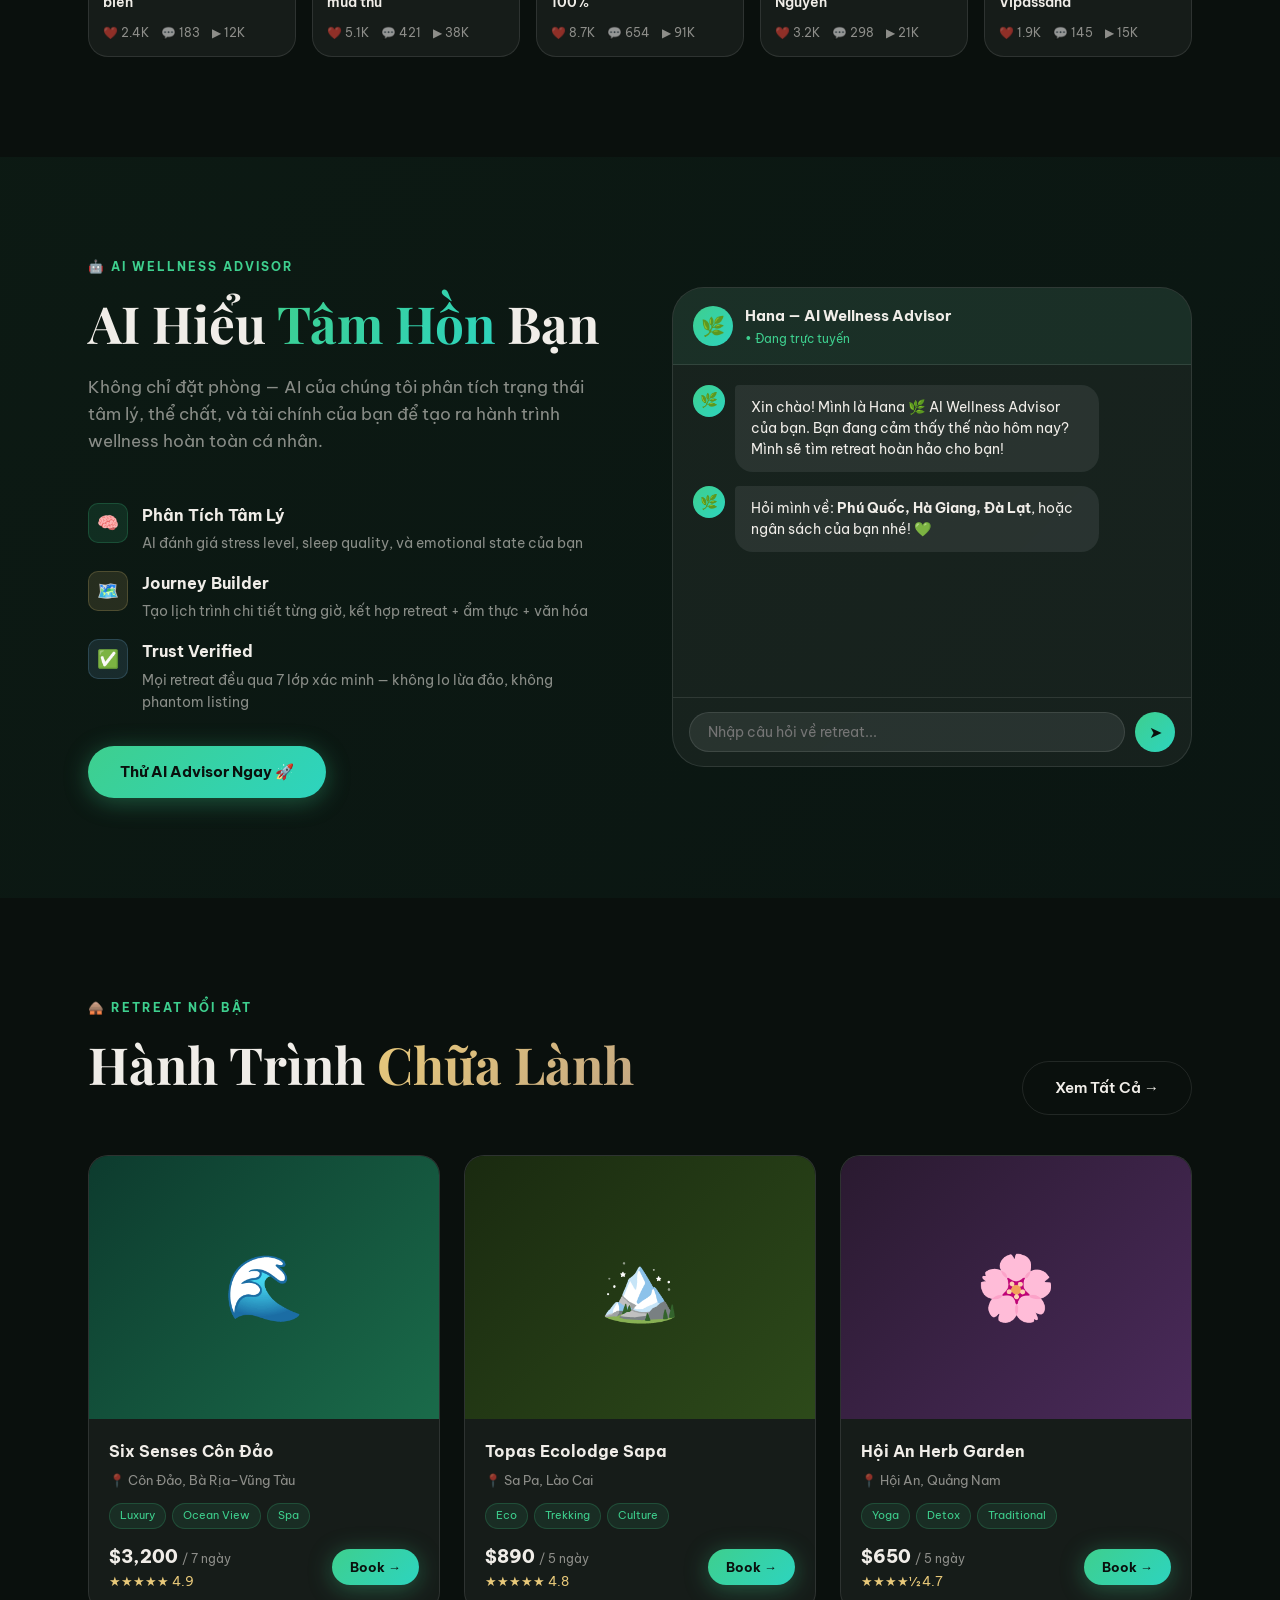
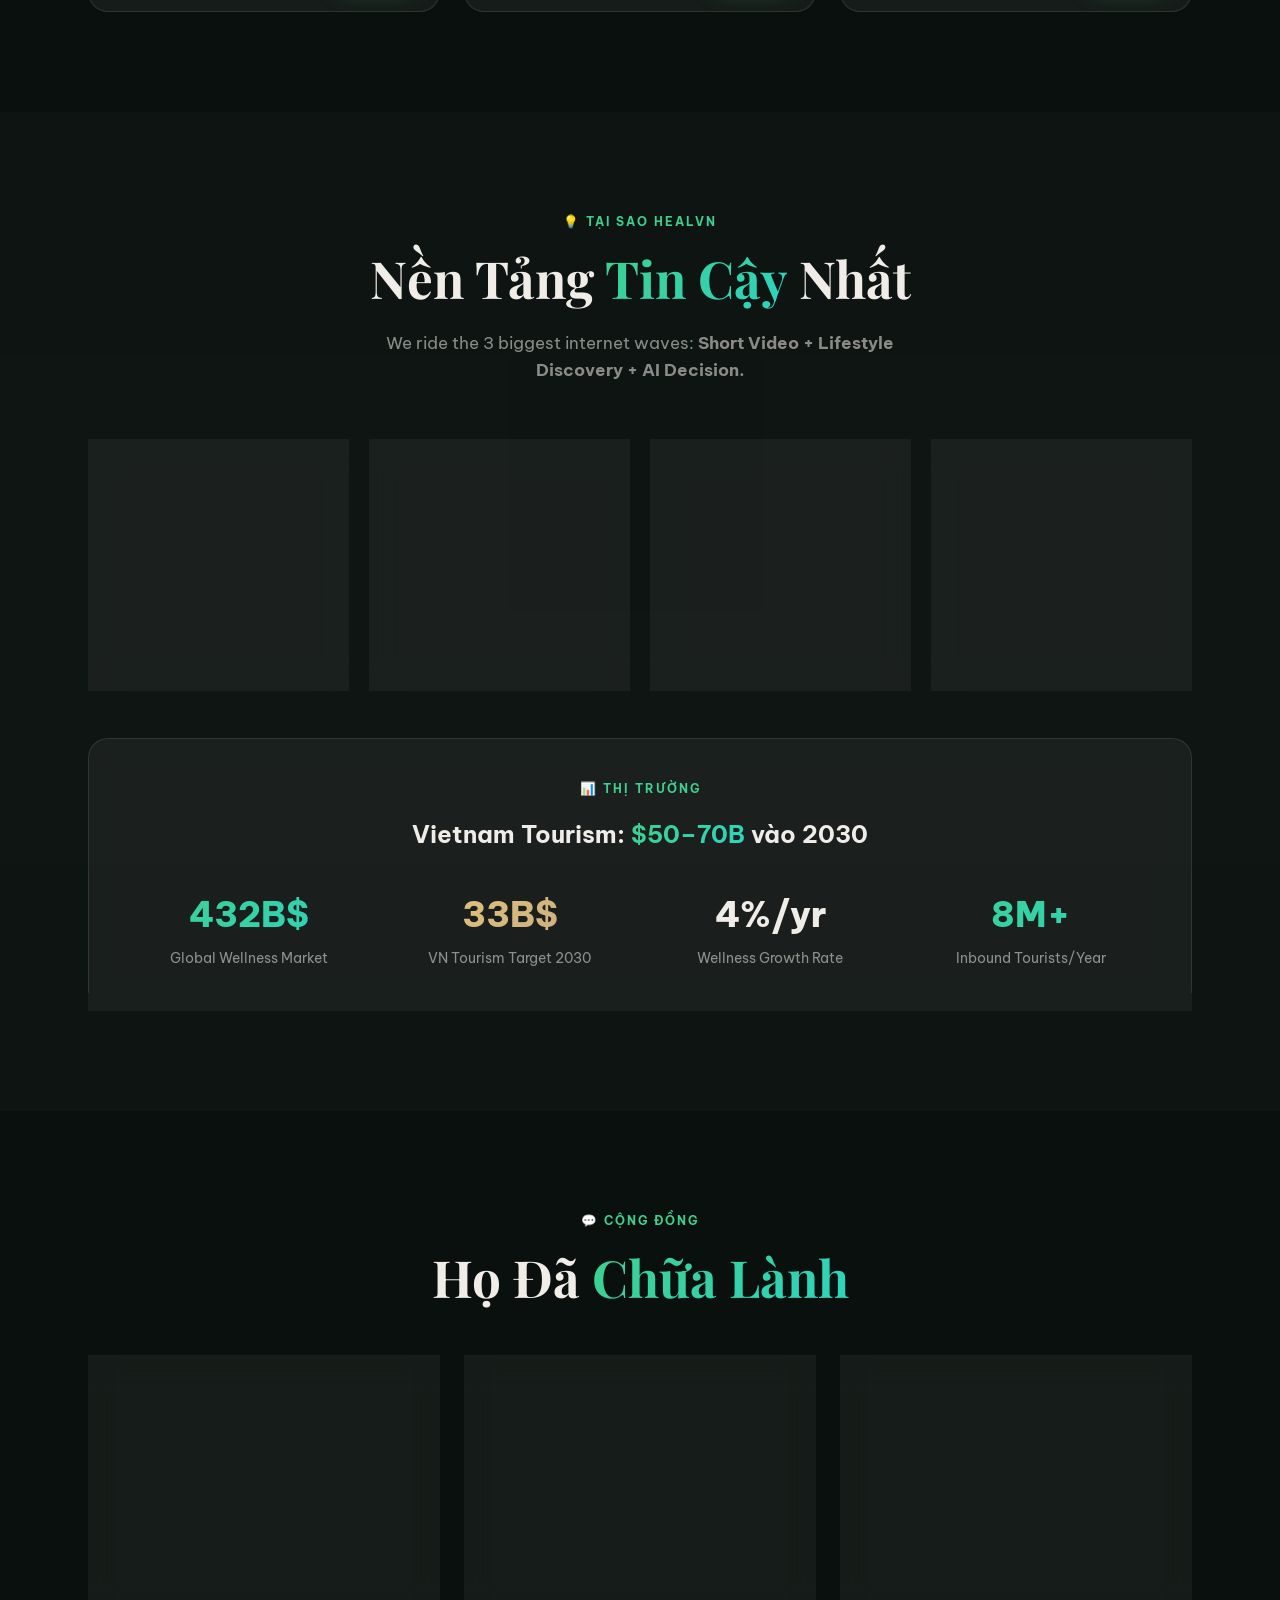
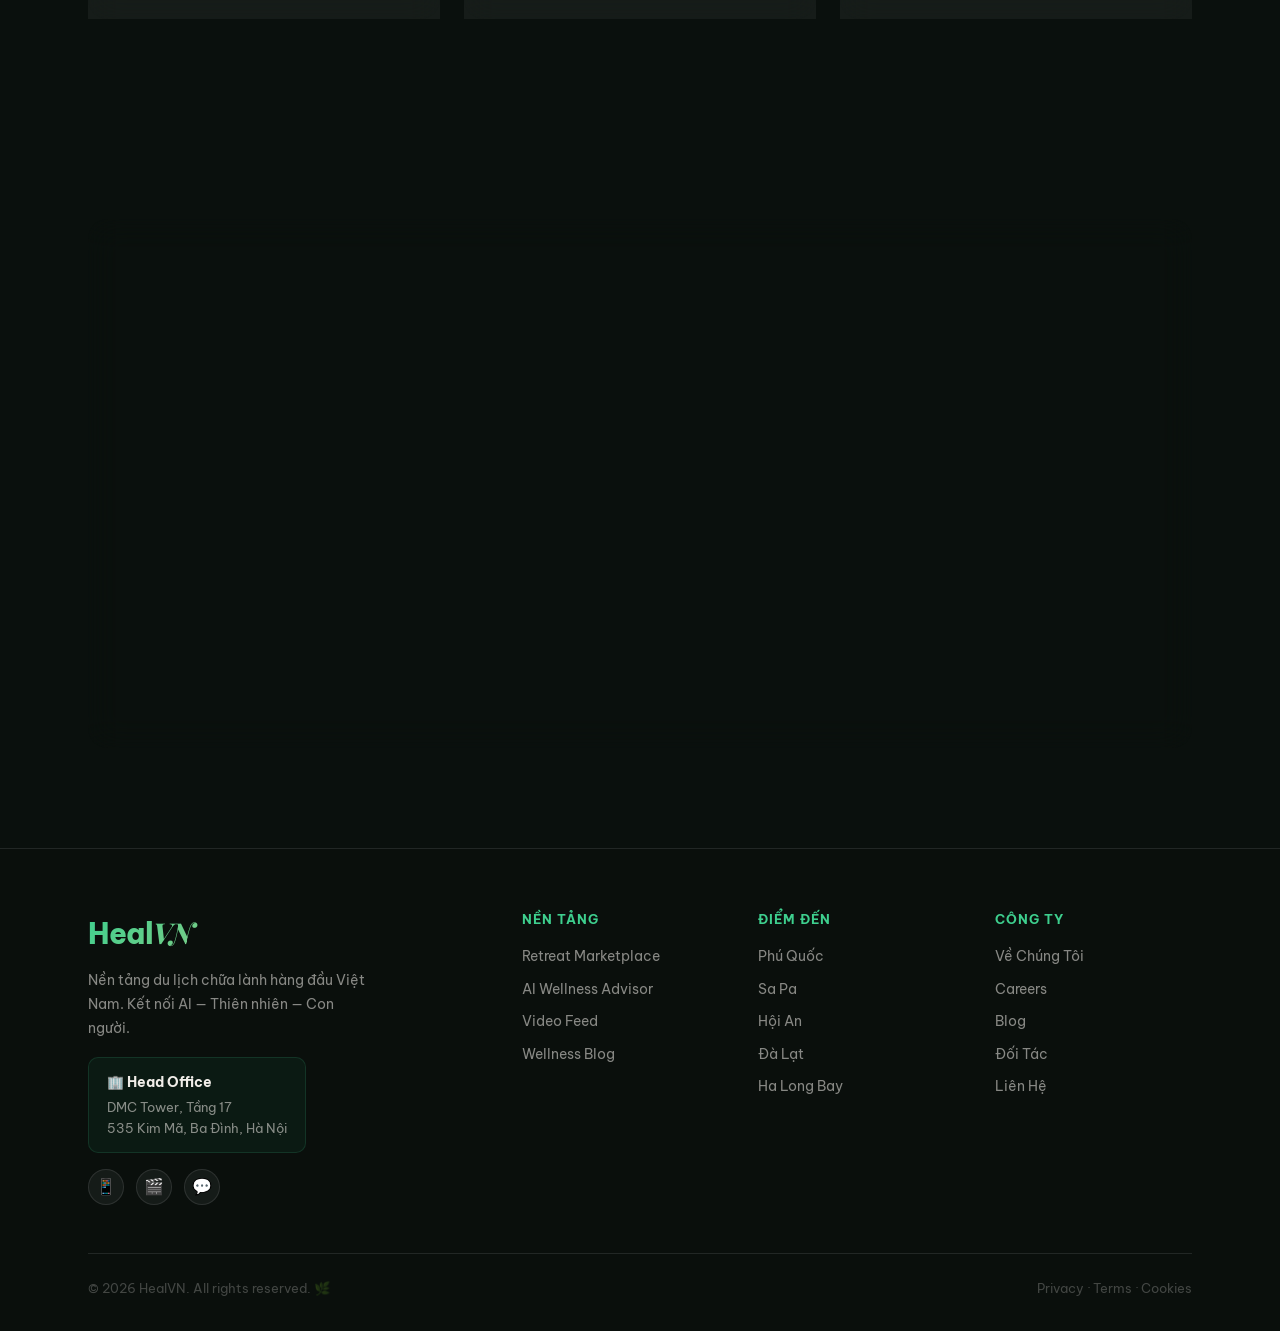
==== commit 9c922841: "feat: add Head Office info — DMC Tower, Floor 17, 535 Kim Ma, Ba Dinh, Hanoi" ====
--- a/index.html
+++ b/index.html
@@ -485,7 +485,12 @@
       <div>
         <div class="nav-logo" style="font-size:1.8rem">Heal<span style="font-style:italic">VN</span></div>
         <p class="footer-brand-desc">Nền tảng du lịch chữa lành hàng đầu Việt Nam. Kết nối AI — Thiên nhiên — Con người.</p>
-        <div style="margin-top:20px; display:flex; gap:12px;">
+        <div style="margin-top:16px;padding:14px 18px;background:rgba(62,207,142,0.06);border:1px solid rgba(62,207,142,0.15);border-radius:10px;display:inline-block">
+          <div style="font-weight:700;font-size:0.85rem;margin-bottom:4px">🏢 Head Office</div>
+          <div style="font-size:0.8rem;color:var(--clr-muted)">DMC Tower, Tầng 17</div>
+          <div style="font-size:0.8rem;color:var(--clr-muted)">535 Kim Mã, Ba Đình, Hà Nội</div>
+        </div>
+        <div style="margin-top:16px; display:flex; gap:12px;">
           <span style="width:36px;height:36px;border-radius:50%;background:var(--clr-surface);border:1px solid var(--clr-border);display:flex;align-items:center;justify-content:center;font-size:1rem;cursor:pointer">📱</span>
           <span style="width:36px;height:36px;border-radius:50%;background:var(--clr-surface);border:1px solid var(--clr-border);display:flex;align-items:center;justify-content:center;font-size:1rem;cursor:pointer">🎬</span>
           <span style="width:36px;height:36px;border-radius:50%;background:var(--clr-surface);border:1px solid var(--clr-border);display:flex;align-items:center;justify-content:center;font-size:1rem;cursor:pointer">💬</span>
